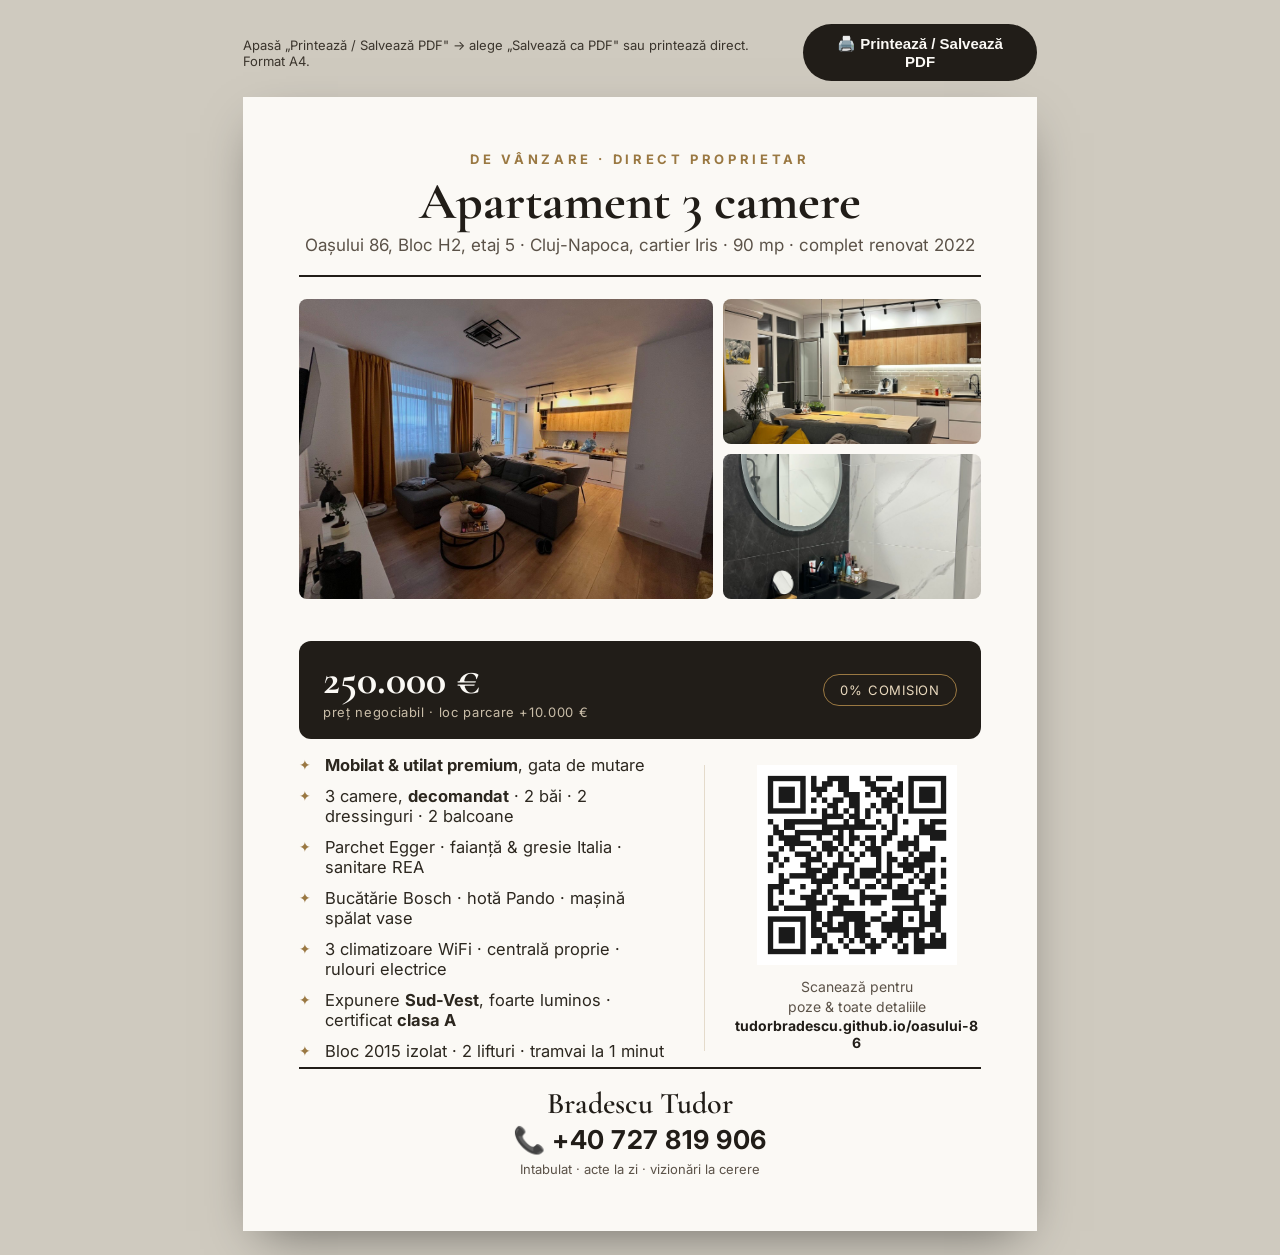
==== poster.html @ 1f1adfdb "Pagina de prezentare apartament Oasului 86 Co-Authored-By: Claude Opus 4.8 <noreply@anthropic.com>" ====
<!DOCTYPE html>
<html lang="ro">
<head>
<meta charset="UTF-8">
<meta name="viewport" content="width=device-width, initial-scale=1.0">
<title>Afiș A4 · Oașului 86</title>
<link href="https://fonts.googleapis.com/css2?family=Cormorant+Garamond:wght@500;600;700&family=Inter:wght@400;500;600;700&display=swap" rel="stylesheet">
<style>
  :root{--ink:#211D18;--gold:#9A7842;--cream:#FBF9F5;--line:#E4DBCB;--soft:#5B5248}
  *{box-sizing:border-box;margin:0;padding:0}
  body{background:#cfcabf;font-family:"Inter",sans-serif;color:var(--ink);padding:24px}
  .toolbar{max-width:794px;margin:0 auto 16px;display:flex;justify-content:space-between;align-items:center;gap:12px}
  .toolbar button{background:var(--ink);color:var(--cream);border:0;border-radius:999px;padding:11px 22px;font-weight:600;cursor:pointer;font-size:15px}
  .toolbar p{font-size:13px;color:#3a342c}
  /* A4 sheet */
  .sheet{
    width:794px;min-height:1123px;background:var(--cream);margin:0 auto;
    box-shadow:0 18px 50px -18px rgba(0,0,0,.5);padding:54px 56px;display:flex;flex-direction:column
  }
  .ph-head{text-align:center;border-bottom:2px solid var(--ink);padding-bottom:20px}
  .ph-eyebrow{font-size:13px;letter-spacing:.28em;text-transform:uppercase;color:var(--gold);font-weight:700}
  .ph-title{font-family:"Cormorant Garamond",serif;font-size:52px;font-weight:700;line-height:1.04;margin:8px 0 6px}
  .ph-sub{font-size:17px;color:var(--soft)}
  .ph-photos{display:grid;grid-template-columns:1.6fr 1fr;gap:10px;margin:22px 0}
  .ph-photos img{width:100%;height:100%;object-fit:cover;border-radius:8px;max-height:300px}
  .ph-photos .col{display:grid;grid-template-rows:1fr 1fr;gap:10px}
  .ph-photos .col img{max-height:145px}
  .ph-body{display:grid;grid-template-columns:1.35fr 1fr;gap:30px;flex:1;align-items:center;margin-top:6px}
  .ph-feats{list-style:none;display:flex;flex-direction:column;gap:11px}
  .ph-feats li{position:relative;padding-left:26px;font-size:16.5px;color:#2c271f}
  .ph-feats li::before{content:"✦";position:absolute;left:0;top:1px;color:var(--gold);font-size:14px}
  .ph-feats li b{font-weight:700}
  .ph-qr{text-align:center;border-left:1px solid var(--line);padding-left:28px}
  .ph-qr img{width:200px;height:200px}
  .ph-qr .scan{font-size:14px;color:var(--soft);margin-top:8px;line-height:1.4}
  .ph-qr .url{font-weight:700;font-size:14px;color:var(--ink);word-break:break-all}
  .ph-price{background:var(--ink);color:var(--cream);border-radius:12px;padding:18px 24px;display:flex;justify-content:space-between;align-items:center;margin:20px 0 10px;flex-wrap:wrap;gap:10px}
  .ph-price .p b{font-family:"Cormorant Garamond",serif;font-size:42px;display:block;line-height:1}
  .ph-price .p span{font-size:13px;color:#c9bda8;letter-spacing:.05em}
  .ph-price .badge{border:1px solid var(--gold);color:#e9d9be;border-radius:999px;padding:7px 16px;font-size:13px;letter-spacing:.06em;text-transform:uppercase}
  .ph-foot{text-align:center;border-top:2px solid var(--ink);padding-top:16px;margin-top:6px}
  .ph-foot .name{font-family:"Cormorant Garamond",serif;font-size:30px;font-weight:600}
  .ph-foot .tel{font-size:26px;font-weight:700;letter-spacing:.02em;margin-top:2px}
  .ph-foot .meta{font-size:13px;color:var(--soft);margin-top:6px}
  @media print{
    @page{size:A4;margin:0}
    body{background:#fff;padding:0}
    .toolbar{display:none}
    .sheet{box-shadow:none;margin:0;width:210mm;min-height:297mm;padding:14mm 15mm}
  }
</style>
</head>
<body>
  <div class="toolbar">
    <p>Apasă „Printează / Salvează PDF" → alege „Salvează ca PDF" sau printează direct. Format A4.</p>
    <button onclick="window.print()">🖨️ Printează / Salvează PDF</button>
  </div>

  <div class="sheet">
    <div class="ph-head">
      <div class="ph-eyebrow">De vânzare · Direct proprietar</div>
      <div class="ph-title">Apartament 3 camere</div>
      <div class="ph-sub">Oașului 86, Bloc H2, etaj 5 · Cluj-Napoca, cartier Iris · 90 mp · complet renovat 2022</div>
    </div>

    <div class="ph-photos">
      <img src="images/img-01.jpg" alt="Living">
      <div class="col">
        <img src="images/img-09.jpg" alt="Bucătărie">
        <img src="images/img-11.jpg" alt="Baie">
      </div>
    </div>

    <div class="ph-price">
      <div class="p"><b>250.000 €</b><span>preț negociabil · loc parcare +10.000 €</span></div>
      <div class="badge">0% comision</div>
    </div>

    <div class="ph-body">
      <ul class="ph-feats">
        <li><b>Mobilat & utilat premium</b>, gata de mutare</li>
        <li>3 camere, <b>decomandat</b> · 2 băi · 2 dressinguri · 2 balcoane</li>
        <li>Parchet Egger · faianță & gresie Italia · sanitare REA</li>
        <li>Bucătărie Bosch · hotă Pando · mașină spălat vase</li>
        <li>3 climatizoare WiFi · centrală proprie · rulouri electrice</li>
        <li>Expunere <b>Sud-Vest</b>, foarte luminos · certificat <b>clasa A</b></li>
        <li>Bloc 2015 izolat · 2 lifturi · tramvai la 1 minut</li>
      </ul>
      <div class="ph-qr">
        <img src="images/qr.png" alt="QR cod">
        <div class="scan">Scanează pentru<br>poze & toate detaliile</div>
        <div class="url">tudorbradescu.github.io/oasului-86</div>
      </div>
    </div>

    <div class="ph-foot">
      <div class="name">Bradescu Tudor</div>
      <div class="tel">📞 +40 727 819 906</div>
      <div class="meta">Intabulat · acte la zi · vizionări la cerere</div>
    </div>
  </div>
</body>
</html>
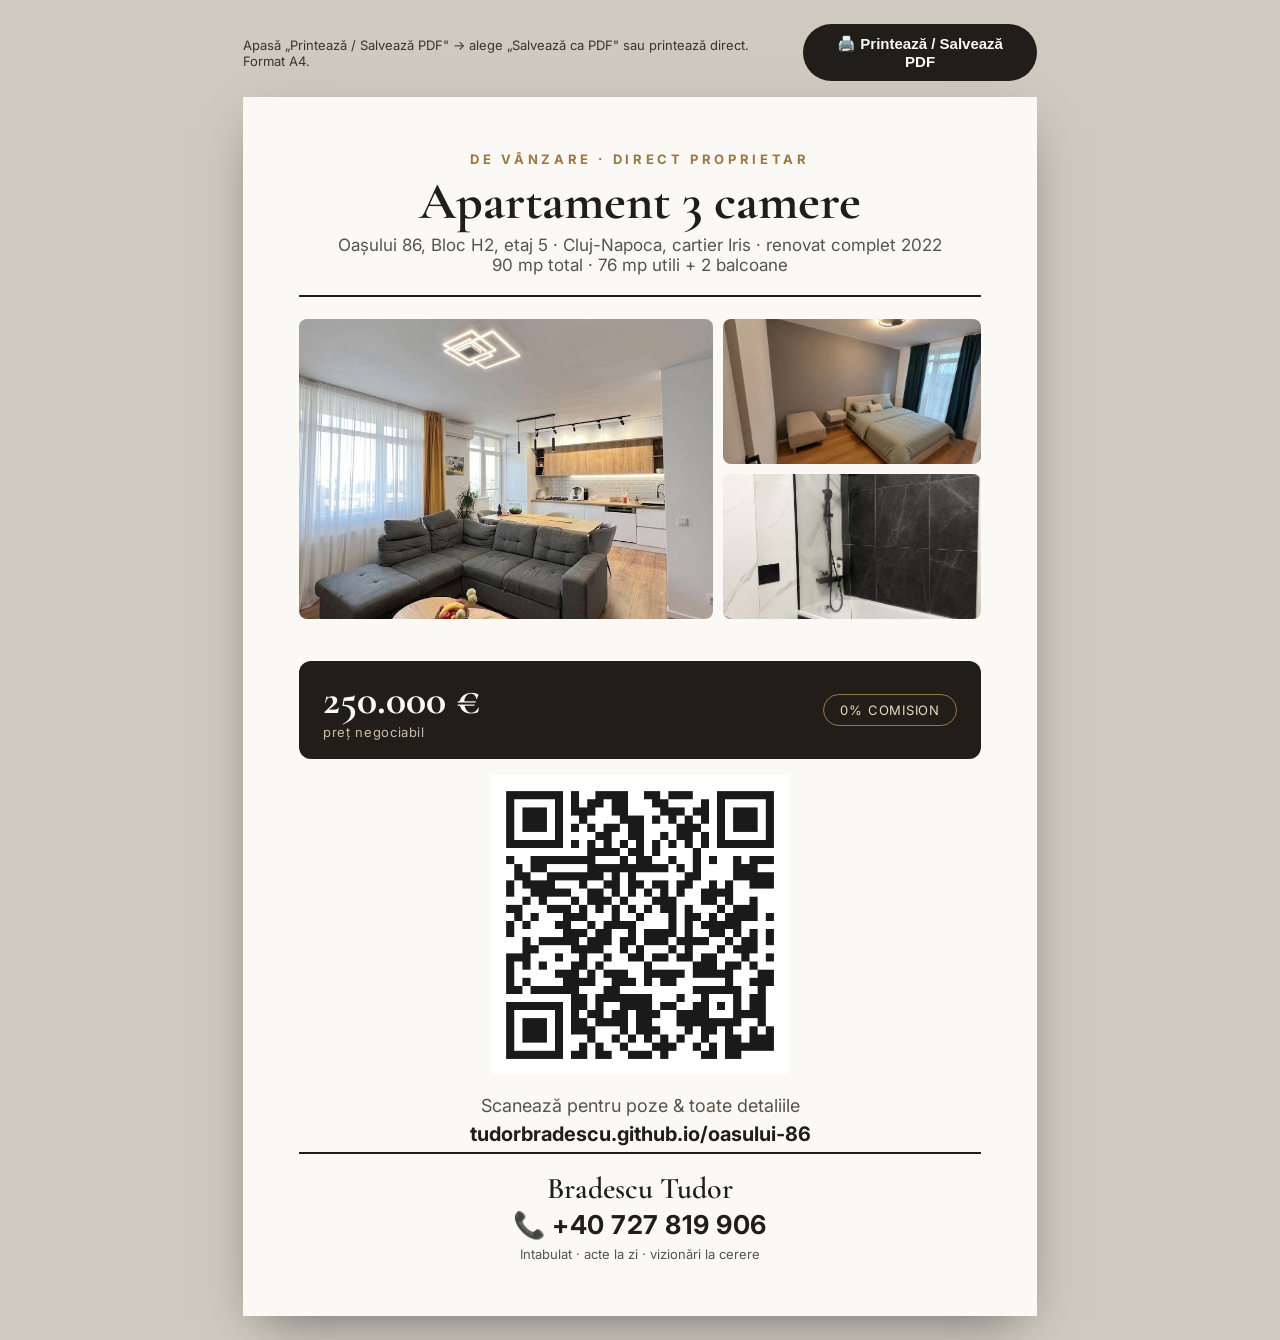
==== commit dbddb441: "Actualizare poze (set nou) si continut - Galerie inlocuita cu cele 11 poze noi; watermark Gemini eli" ====
--- a/poster.html
+++ b/poster.html
@@ -25,15 +25,11 @@
   .ph-photos img{width:100%;height:100%;object-fit:cover;border-radius:8px;max-height:300px}
   .ph-photos .col{display:grid;grid-template-rows:1fr 1fr;gap:10px}
   .ph-photos .col img{max-height:145px}
-  .ph-body{display:grid;grid-template-columns:1.35fr 1fr;gap:30px;flex:1;align-items:center;margin-top:6px}
-  .ph-feats{list-style:none;display:flex;flex-direction:column;gap:11px}
-  .ph-feats li{position:relative;padding-left:26px;font-size:16.5px;color:#2c271f}
-  .ph-feats li::before{content:"✦";position:absolute;left:0;top:1px;color:var(--gold);font-size:14px}
-  .ph-feats li b{font-weight:700}
-  .ph-qr{text-align:center;border-left:1px solid var(--line);padding-left:28px}
-  .ph-qr img{width:200px;height:200px}
-  .ph-qr .scan{font-size:14px;color:var(--soft);margin-top:8px;line-height:1.4}
-  .ph-qr .url{font-weight:700;font-size:14px;color:var(--ink);word-break:break-all}
+  .ph-body{display:flex;flex:1;align-items:center;justify-content:center;margin-top:6px}
+  .ph-qr{text-align:center}
+  .ph-qr img{width:300px;height:300px}
+  .ph-qr .scan{font-size:18px;color:var(--soft);margin-top:14px;line-height:1.4}
+  .ph-qr .url{font-weight:700;font-size:20px;color:var(--ink);word-break:break-all;margin-top:4px}
   .ph-price{background:var(--ink);color:var(--cream);border-radius:12px;padding:18px 24px;display:flex;justify-content:space-between;align-items:center;margin:20px 0 10px;flex-wrap:wrap;gap:10px}
   .ph-price .p b{font-family:"Cormorant Garamond",serif;font-size:42px;display:block;line-height:1}
   .ph-price .p span{font-size:13px;color:#c9bda8;letter-spacing:.05em}
@@ -60,35 +56,26 @@
     <div class="ph-head">
       <div class="ph-eyebrow">De vânzare · Direct proprietar</div>
       <div class="ph-title">Apartament 3 camere</div>
-      <div class="ph-sub">Oașului 86, Bloc H2, etaj 5 · Cluj-Napoca, cartier Iris · 90 mp · complet renovat 2022</div>
+      <div class="ph-sub">Oașului 86, Bloc H2, etaj 5 · Cluj-Napoca, cartier Iris · renovat complet 2022<br>90 mp total · 76 mp utili + 2 balcoane</div>
     </div>
 
     <div class="ph-photos">
       <img src="images/img-01.jpg" alt="Living">
       <div class="col">
-        <img src="images/img-09.jpg" alt="Bucătărie">
-        <img src="images/img-11.jpg" alt="Baie">
+        <img src="images/img-03.jpg" alt="Dormitor">
+        <img src="images/img-05.jpg" alt="Baie">
       </div>
     </div>
 
     <div class="ph-price">
-      <div class="p"><b>250.000 €</b><span>preț negociabil · loc parcare +10.000 €</span></div>
+      <div class="p"><b>250.000 €</b><span>preț negociabil</span></div>
       <div class="badge">0% comision</div>
     </div>
 
     <div class="ph-body">
-      <ul class="ph-feats">
-        <li><b>Mobilat & utilat premium</b>, gata de mutare</li>
-        <li>3 camere, <b>decomandat</b> · 2 băi · 2 dressinguri · 2 balcoane</li>
-        <li>Parchet Egger · faianță & gresie Italia · sanitare REA</li>
-        <li>Bucătărie Bosch · hotă Pando · mașină spălat vase</li>
-        <li>3 climatizoare WiFi · centrală proprie · rulouri electrice</li>
-        <li>Expunere <b>Sud-Vest</b>, foarte luminos · certificat <b>clasa A</b></li>
-        <li>Bloc 2015 izolat · 2 lifturi · tramvai la 1 minut</li>
-      </ul>
       <div class="ph-qr">
         <img src="images/qr.png" alt="QR cod">
-        <div class="scan">Scanează pentru<br>poze & toate detaliile</div>
+        <div class="scan">Scanează pentru poze &amp; toate detaliile</div>
         <div class="url">tudorbradescu.github.io/oasului-86</div>
       </div>
     </div>
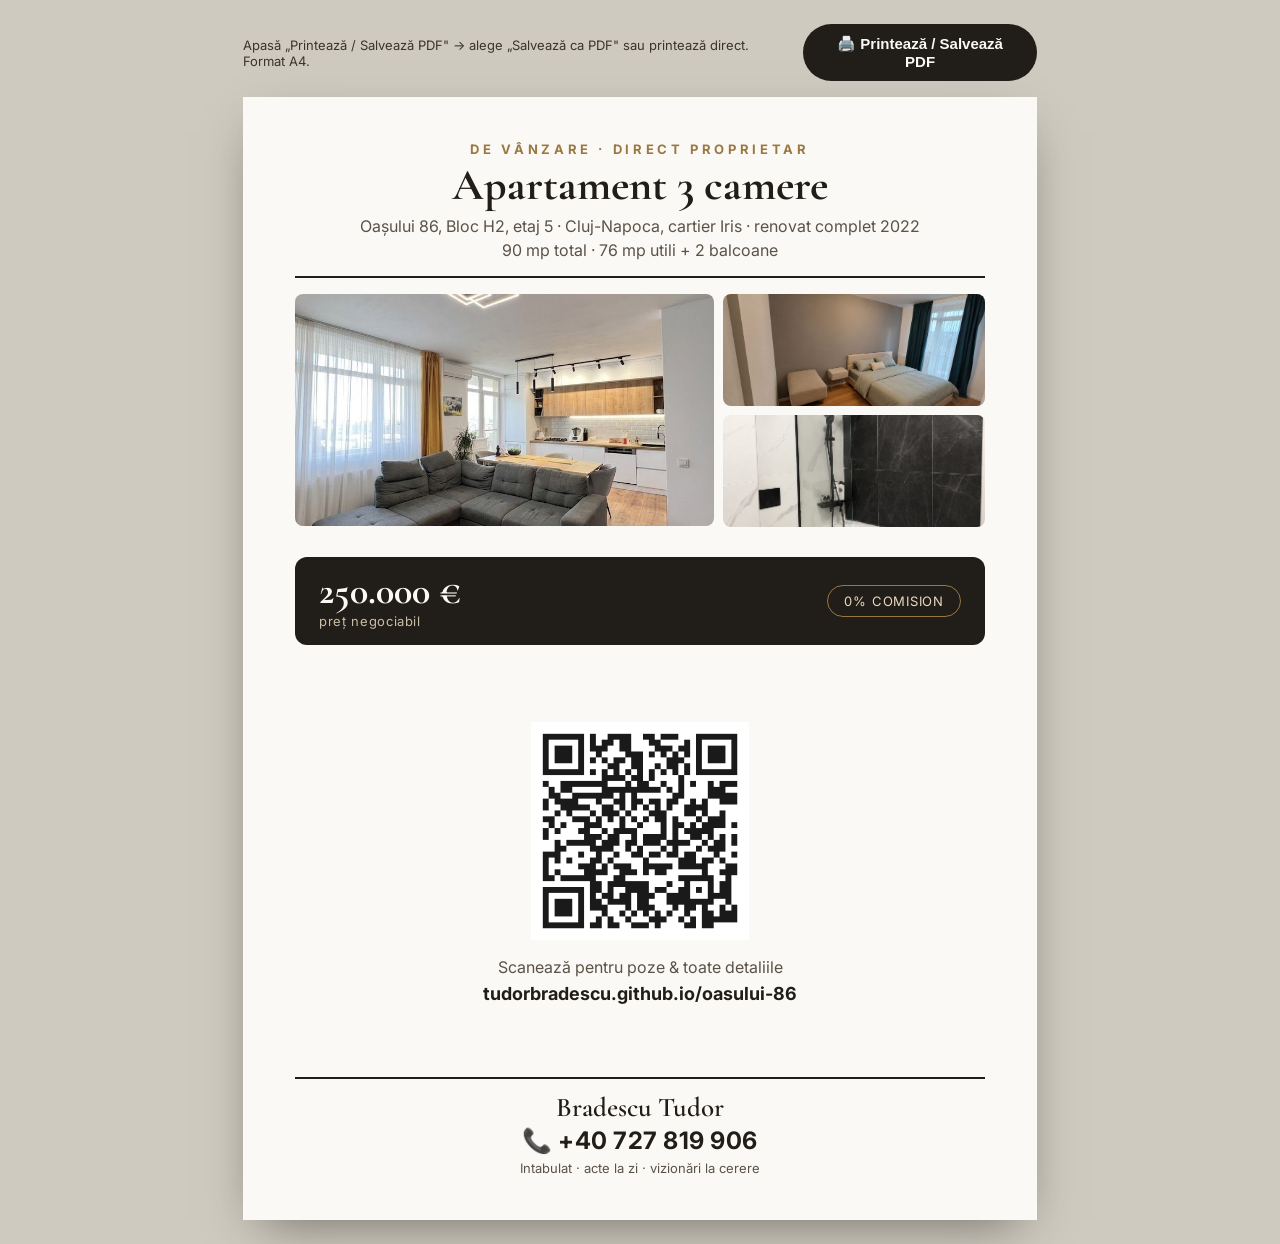
==== commit 15da8271: "Afis A4: incape pe o singura pagina Reduse dimensiuni QR/poze/titlu + inaltime fixa 297mm overflow h" ====
--- a/poster.html
+++ b/poster.html
@@ -14,35 +14,35 @@
   .toolbar p{font-size:13px;color:#3a342c}
   /* A4 sheet */
   .sheet{
-    width:794px;min-height:1123px;background:var(--cream);margin:0 auto;
-    box-shadow:0 18px 50px -18px rgba(0,0,0,.5);padding:54px 56px;display:flex;flex-direction:column
+    width:794px;height:1123px;background:var(--cream);margin:0 auto;overflow:hidden;
+    box-shadow:0 18px 50px -18px rgba(0,0,0,.5);padding:44px 52px;display:flex;flex-direction:column
   }
-  .ph-head{text-align:center;border-bottom:2px solid var(--ink);padding-bottom:20px}
+  .ph-head{text-align:center;border-bottom:2px solid var(--ink);padding-bottom:14px}
   .ph-eyebrow{font-size:13px;letter-spacing:.28em;text-transform:uppercase;color:var(--gold);font-weight:700}
-  .ph-title{font-family:"Cormorant Garamond",serif;font-size:52px;font-weight:700;line-height:1.04;margin:8px 0 6px}
-  .ph-sub{font-size:17px;color:var(--soft)}
-  .ph-photos{display:grid;grid-template-columns:1.6fr 1fr;gap:10px;margin:22px 0}
-  .ph-photos img{width:100%;height:100%;object-fit:cover;border-radius:8px;max-height:300px}
-  .ph-photos .col{display:grid;grid-template-rows:1fr 1fr;gap:10px}
-  .ph-photos .col img{max-height:145px}
-  .ph-body{display:flex;flex:1;align-items:center;justify-content:center;margin-top:6px}
+  .ph-title{font-family:"Cormorant Garamond",serif;font-size:44px;font-weight:700;line-height:1.04;margin:6px 0 5px}
+  .ph-sub{font-size:16px;color:var(--soft);line-height:1.5}
+  .ph-photos{display:grid;grid-template-columns:1.6fr 1fr;gap:9px;margin:16px 0}
+  .ph-photos img{width:100%;height:100%;object-fit:cover;border-radius:8px;max-height:232px}
+  .ph-photos .col{display:grid;grid-template-rows:1fr 1fr;gap:9px}
+  .ph-photos .col img{max-height:112px}
+  .ph-body{display:flex;flex:1;align-items:center;justify-content:center}
   .ph-qr{text-align:center}
-  .ph-qr img{width:300px;height:300px}
-  .ph-qr .scan{font-size:18px;color:var(--soft);margin-top:14px;line-height:1.4}
-  .ph-qr .url{font-weight:700;font-size:20px;color:var(--ink);word-break:break-all;margin-top:4px}
-  .ph-price{background:var(--ink);color:var(--cream);border-radius:12px;padding:18px 24px;display:flex;justify-content:space-between;align-items:center;margin:20px 0 10px;flex-wrap:wrap;gap:10px}
-  .ph-price .p b{font-family:"Cormorant Garamond",serif;font-size:42px;display:block;line-height:1}
+  .ph-qr img{width:218px;height:218px}
+  .ph-qr .scan{font-size:16px;color:var(--soft);margin-top:12px;line-height:1.4}
+  .ph-qr .url{font-weight:700;font-size:18px;color:var(--ink);word-break:break-all;margin-top:4px}
+  .ph-price{background:var(--ink);color:var(--cream);border-radius:12px;padding:15px 24px;display:flex;justify-content:space-between;align-items:center;margin:14px 0 8px;flex-wrap:wrap;gap:10px}
+  .ph-price .p b{font-family:"Cormorant Garamond",serif;font-size:38px;display:block;line-height:1}
   .ph-price .p span{font-size:13px;color:#c9bda8;letter-spacing:.05em}
   .ph-price .badge{border:1px solid var(--gold);color:#e9d9be;border-radius:999px;padding:7px 16px;font-size:13px;letter-spacing:.06em;text-transform:uppercase}
-  .ph-foot{text-align:center;border-top:2px solid var(--ink);padding-top:16px;margin-top:6px}
-  .ph-foot .name{font-family:"Cormorant Garamond",serif;font-size:30px;font-weight:600}
-  .ph-foot .tel{font-size:26px;font-weight:700;letter-spacing:.02em;margin-top:2px}
-  .ph-foot .meta{font-size:13px;color:var(--soft);margin-top:6px}
+  .ph-foot{text-align:center;border-top:2px solid var(--ink);padding-top:12px;margin-top:4px}
+  .ph-foot .name{font-family:"Cormorant Garamond",serif;font-size:27px;font-weight:600}
+  .ph-foot .tel{font-size:24px;font-weight:700;letter-spacing:.02em;margin-top:2px}
+  .ph-foot .meta{font-size:13px;color:var(--soft);margin-top:5px}
   @media print{
     @page{size:A4;margin:0}
-    body{background:#fff;padding:0}
+    html,body{background:#fff;padding:0;margin:0}
     .toolbar{display:none}
-    .sheet{box-shadow:none;margin:0;width:210mm;min-height:297mm;padding:14mm 15mm}
+    .sheet{box-shadow:none;margin:0;width:210mm;height:297mm;padding:11mm 15mm;overflow:hidden}
   }
 </style>
 </head>
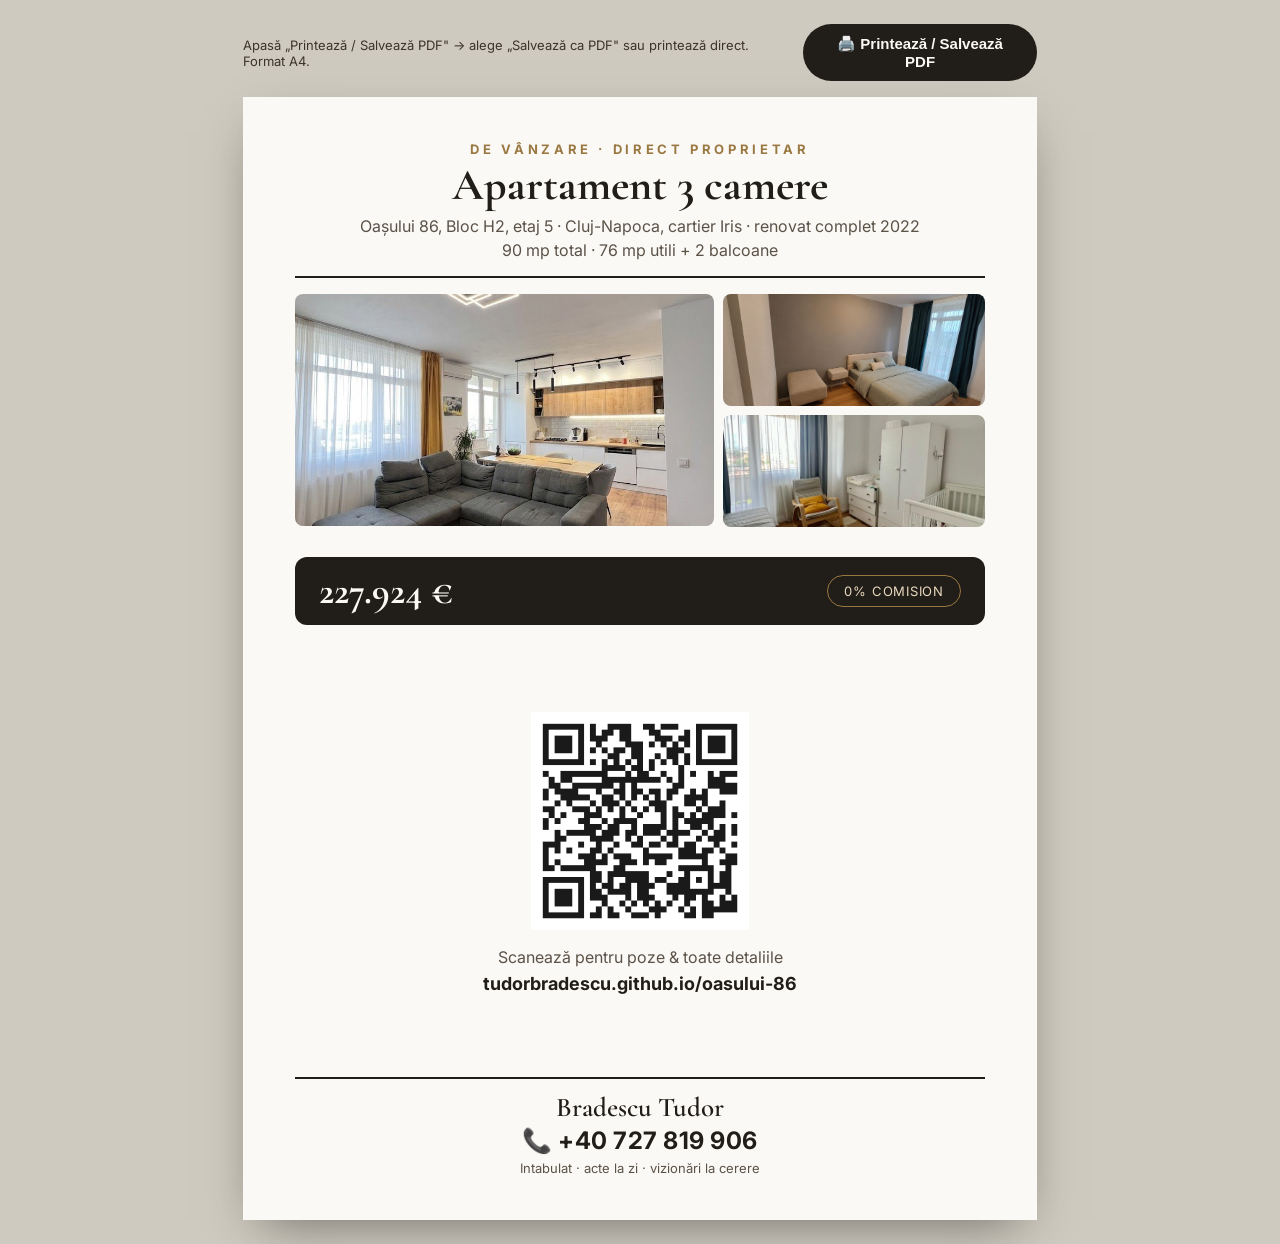
==== commit c7daba25: "Pret 227.924 EUR pe ambele pagini; scos negociabil Co-Authored-By: Claude Opus 4.8 <noreply@anthropi" ====
--- a/poster.html
+++ b/poster.html
@@ -42,7 +42,9 @@
     @page{size:A4;margin:0}
     html,body{background:#fff;padding:0;margin:0}
     .toolbar{display:none}
-    .sheet{box-shadow:none;margin:0;width:210mm;height:297mm;padding:11mm 15mm;overflow:hidden}
+    .sheet{box-shadow:none;margin:0;width:210mm;height:295mm;padding:10mm 15mm;overflow:hidden}
+    /* force colors/backgrounds to print even if "Background graphics" is off */
+    *{-webkit-print-color-adjust:exact !important;print-color-adjust:exact !important}
   }
 </style>
 </head>
@@ -68,7 +70,7 @@
     </div>
 
     <div class="ph-price">
-      <div class="p"><b>250.000 €</b><span>preț negociabil</span></div>
+      <div class="p"><b>227.924 €</b></div>
       <div class="badge">0% comision</div>
     </div>
 
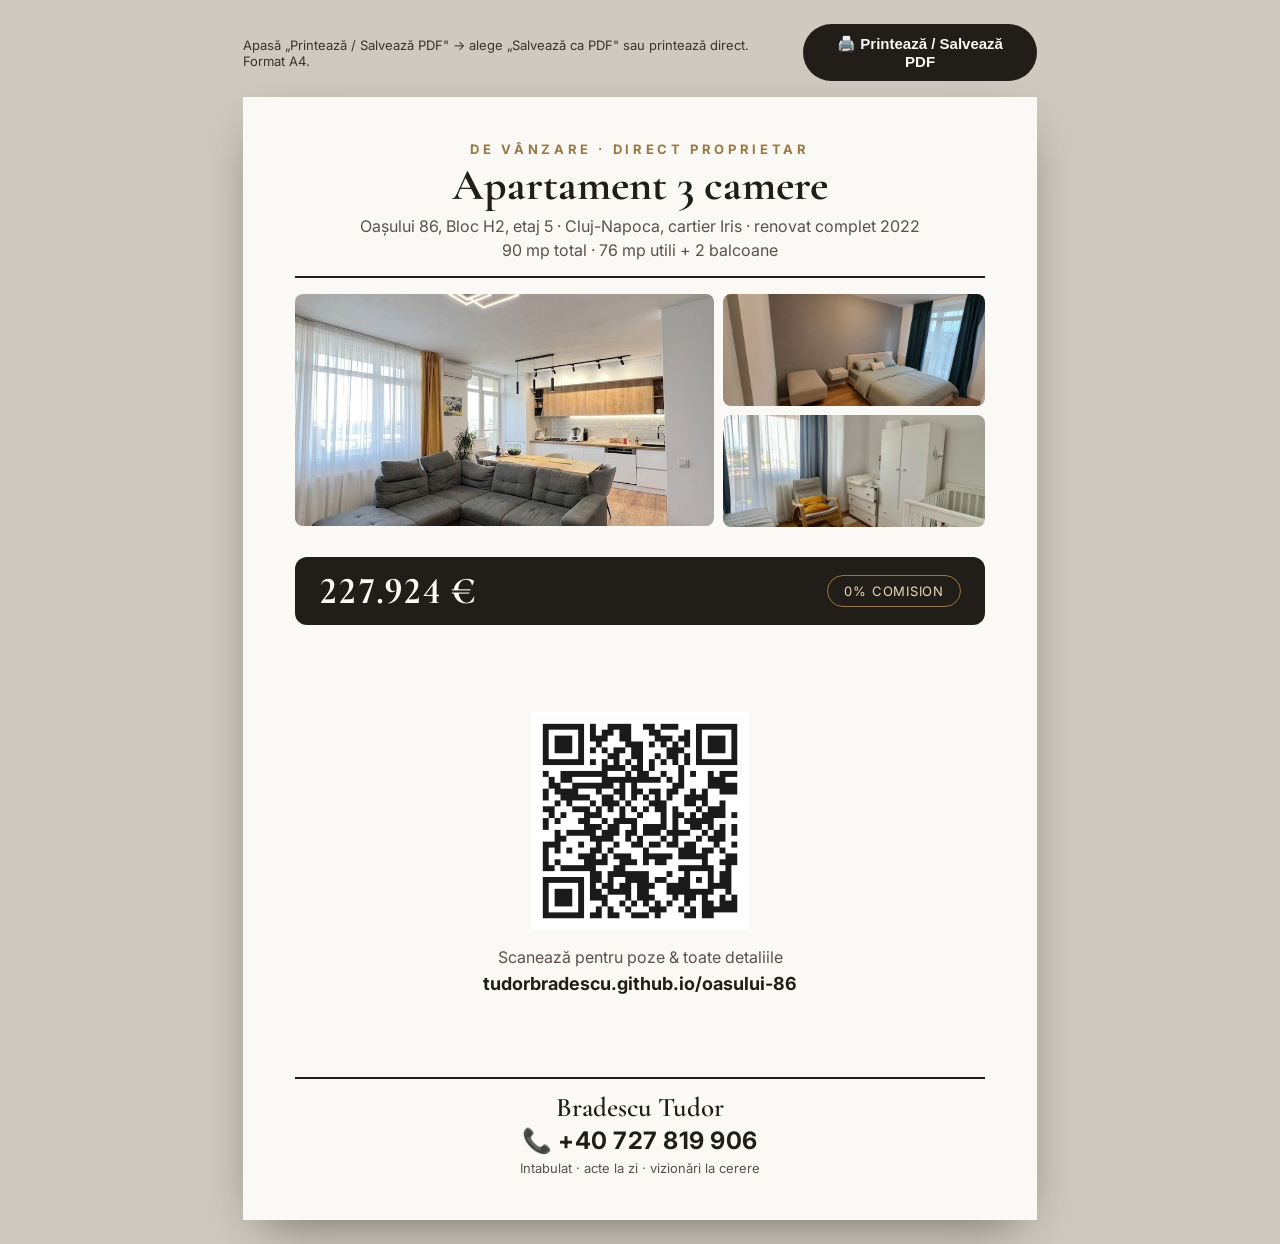
==== commit 4766da79: "Fix tipografie pret: cifre lining (inaltime uniforma) in loc de old-style Co-Authored-By: Claude Opu" ====
--- a/poster.html
+++ b/poster.html
@@ -31,7 +31,7 @@
   .ph-qr .scan{font-size:16px;color:var(--soft);margin-top:12px;line-height:1.4}
   .ph-qr .url{font-weight:700;font-size:18px;color:var(--ink);word-break:break-all;margin-top:4px}
   .ph-price{background:var(--ink);color:var(--cream);border-radius:12px;padding:15px 24px;display:flex;justify-content:space-between;align-items:center;margin:14px 0 8px;flex-wrap:wrap;gap:10px}
-  .ph-price .p b{font-family:"Cormorant Garamond",serif;font-size:38px;display:block;line-height:1}
+  .ph-price .p b{font-family:"Cormorant Garamond",serif;font-size:38px;display:block;line-height:1;font-feature-settings:"lnum" 1,"tnum" 1;font-variant-numeric:lining-nums tabular-nums}
   .ph-price .p span{font-size:13px;color:#c9bda8;letter-spacing:.05em}
   .ph-price .badge{border:1px solid var(--gold);color:#e9d9be;border-radius:999px;padding:7px 16px;font-size:13px;letter-spacing:.06em;text-transform:uppercase}
   .ph-foot{text-align:center;border-top:2px solid var(--ink);padding-top:12px;margin-top:4px}
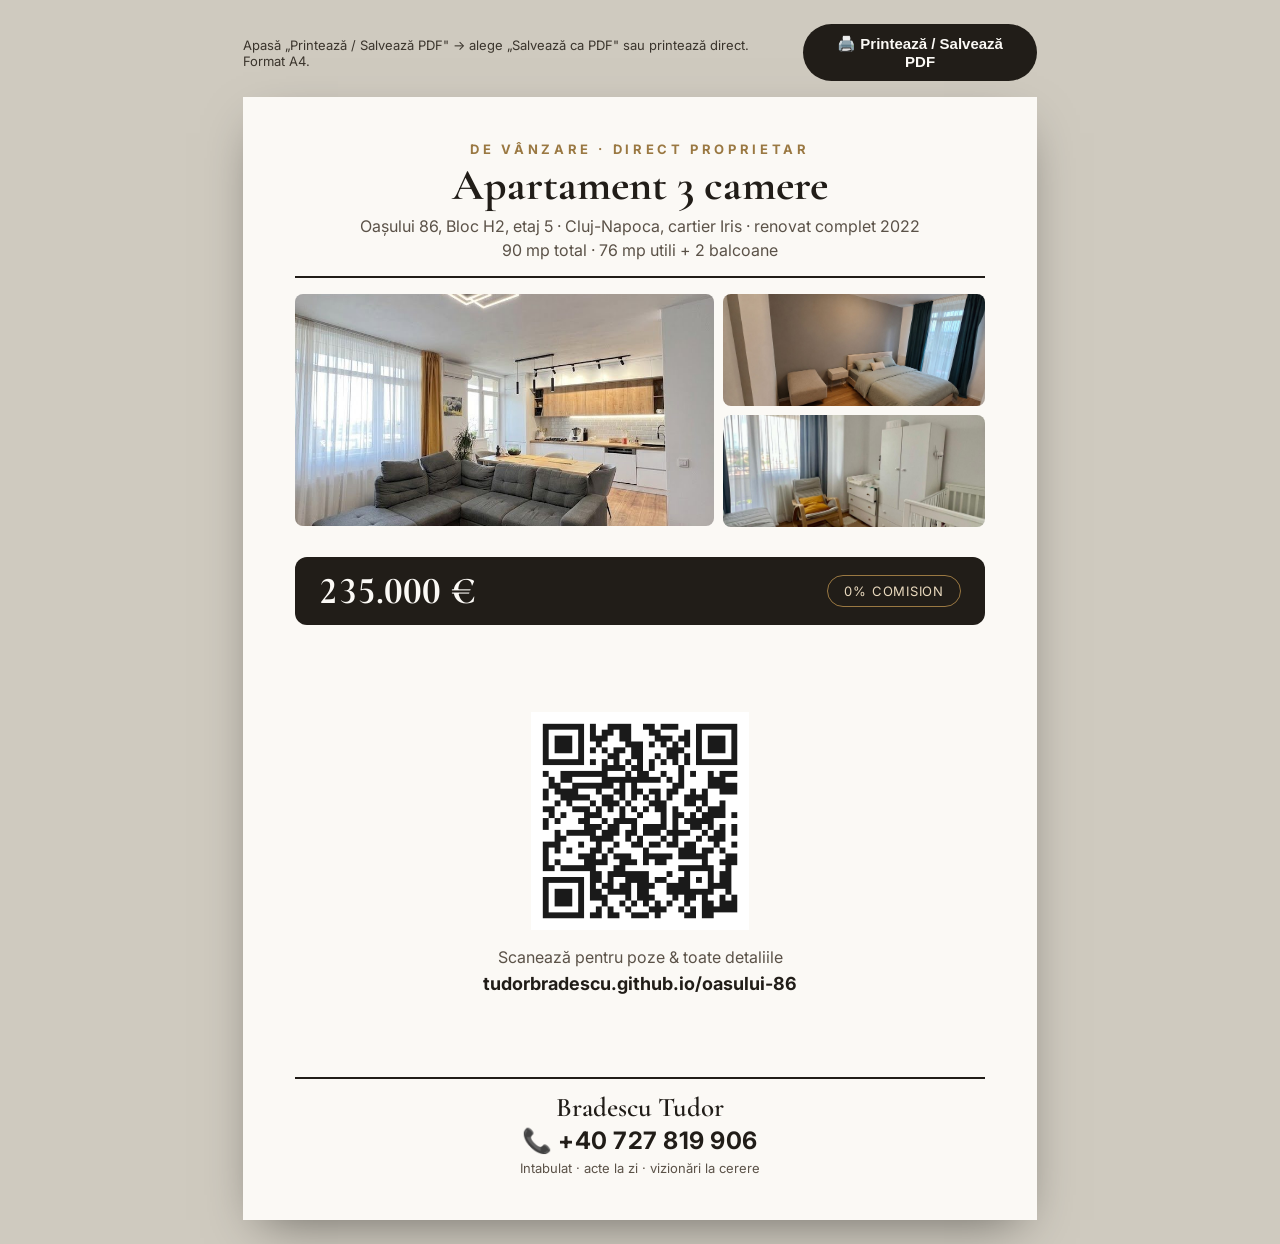
==== commit 77c79c19: "Update price to 235.000 € on page and A4 poster Co-Authored-By: Claude Opus 4.8 (1M context) <norepl" ====
--- a/poster.html
+++ b/poster.html
@@ -70,7 +70,7 @@
     </div>
 
     <div class="ph-price">
-      <div class="p"><b>227.924 €</b></div>
+      <div class="p"><b>235.000 €</b></div>
       <div class="badge">0% comision</div>
     </div>
 
